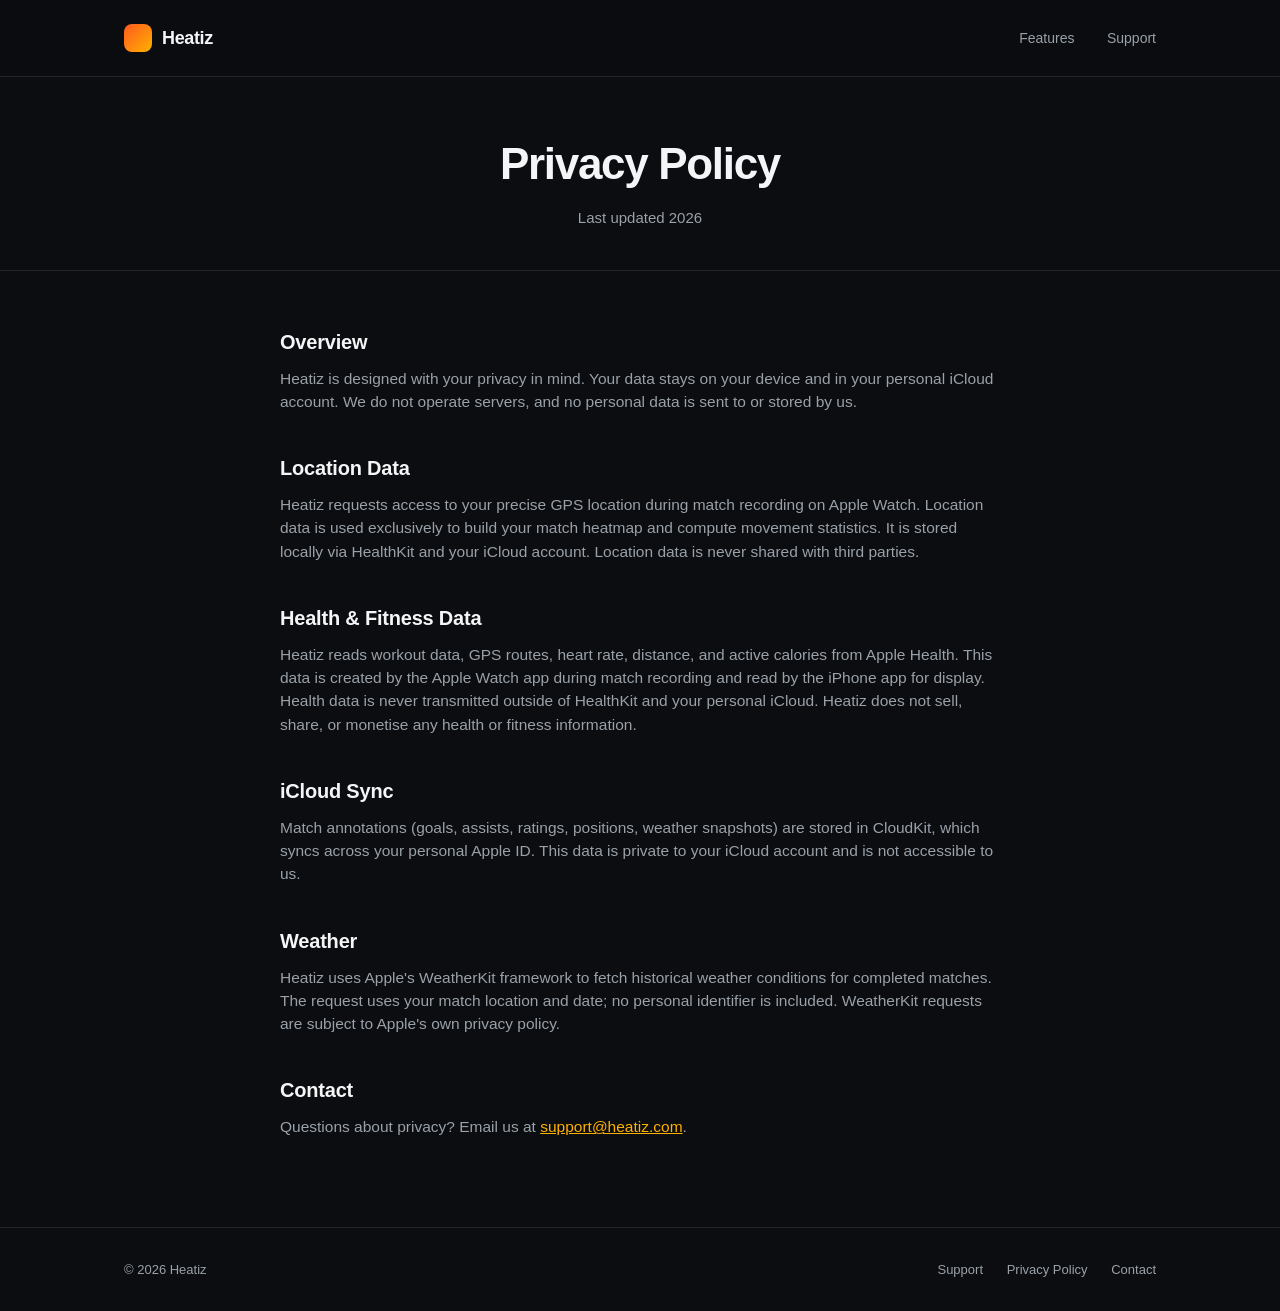
==== appPrivacy/index.html @ 03cb52a4 "add support and privacy policy pages" ====
<!DOCTYPE html>
<html lang="en">
<head>
<meta charset="UTF-8">
<meta name="viewport" content="width=device-width, initial-scale=1.0">
<title>Privacy Policy — Heatiz</title>
<meta name="description" content="Heatiz privacy policy: how location, health and iCloud data are used.">
<link rel="stylesheet" href="../style.css">
</head>
<body>

<header>
  <div class="wrap">
    <a class="logo" href="/">
      <span class="logo-mark"></span>
      Heatiz
    </a>
    <nav>
      <a href="/#features">Features</a>
      <a href="/appSupport">Support</a>
    </nav>
  </div>
</header>

<main>
  <div class="page-head">
    <div class="wrap">
      <h1>Privacy Policy</h1>
      <p>Last updated 2026</p>
    </div>
  </div>

  <div class="wrap">
    <div class="prose">
      <div class="entry">
        <h2>Overview</h2>
        <p>Heatiz is designed with your privacy in mind. Your data stays on your device and in your personal iCloud account. We do not operate servers, and no personal data is sent to or stored by us.</p>
      </div>
      <div class="entry">
        <h2>Location Data</h2>
        <p>Heatiz requests access to your precise GPS location during match recording on Apple Watch. Location data is used exclusively to build your match heatmap and compute movement statistics. It is stored locally via HealthKit and your iCloud account. Location data is never shared with third parties.</p>
      </div>
      <div class="entry">
        <h2>Health &amp; Fitness Data</h2>
        <p>Heatiz reads workout data, GPS routes, heart rate, distance, and active calories from Apple Health. This data is created by the Apple Watch app during match recording and read by the iPhone app for display. Health data is never transmitted outside of HealthKit and your personal iCloud. Heatiz does not sell, share, or monetise any health or fitness information.</p>
      </div>
      <div class="entry">
        <h2>iCloud Sync</h2>
        <p>Match annotations (goals, assists, ratings, positions, weather snapshots) are stored in CloudKit, which syncs across your personal Apple ID. This data is private to your iCloud account and is not accessible to us.</p>
      </div>
      <div class="entry">
        <h2>Weather</h2>
        <p>Heatiz uses Apple's WeatherKit framework to fetch historical weather conditions for completed matches. The request uses your match location and date; no personal identifier is included. WeatherKit requests are subject to Apple's own privacy policy.</p>
      </div>
      <div class="entry">
        <h2>Contact</h2>
        <p>Questions about privacy? Email us at <a href="mailto:support@heatiz.com">support@heatiz.com</a>.</p>
      </div>
    </div>
  </div>
</main>

<footer>
  <div class="wrap">
    <span>© 2026 Heatiz</span>
    <div class="links">
      <a href="/appSupport">Support</a>
      <a href="/appPrivacy">Privacy Policy</a>
      <a href="mailto:support@heatiz.com">Contact</a>
    </div>
  </div>
</footer>

</body>
</html>
---- style.css ----
:root {
  --bg: #0b0d10;
  --bg-elevated: #14171b;
  --border: #23272d;
  --text: #f4f5f6;
  --text-dim: #9aa1a9;
  --accent: #ff5a1f;
  --accent-2: #ffb100;
  --pitch: #1c3b2a;
}

* { box-sizing: border-box; margin: 0; padding: 0; }

html { scroll-behavior: smooth; }

body {
  background: var(--bg);
  color: var(--text);
  font-family: -apple-system, BlinkMacSystemFont, "SF Pro Text", "Segoe UI", Roboto, Helvetica, Arial, sans-serif;
  line-height: 1.5;
  -webkit-font-smoothing: antialiased;
}

.wrap {
  max-width: 1080px;
  margin: 0 auto;
  padding: 0 24px;
}

header {
  padding: 24px 0;
  border-bottom: 1px solid var(--border);
  position: sticky;
  top: 0;
  background: rgba(11, 13, 16, 0.85);
  backdrop-filter: saturate(180%) blur(12px);
  z-index: 10;
}

header .wrap {
  display: flex;
  align-items: center;
  justify-content: space-between;
}

.logo {
  display: flex;
  align-items: center;
  gap: 10px;
  font-weight: 700;
  font-size: 18px;
  letter-spacing: -0.02em;
  text-decoration: none;
  color: var(--text);
}

.logo-mark {
  width: 28px;
  height: 28px;
  border-radius: 8px;
  background: linear-gradient(135deg, var(--accent), var(--accent-2));
  display: inline-block;
}

nav a {
  color: var(--text-dim);
  text-decoration: none;
  font-size: 14px;
  margin-left: 28px;
}

nav a:hover { color: var(--text); }

.hero {
  padding: 88px 0 72px;
  text-align: center;
}

.eyebrow {
  display: inline-block;
  font-size: 13px;
  font-weight: 600;
  color: var(--accent-2);
  letter-spacing: 0.04em;
  text-transform: uppercase;
  margin-bottom: 18px;
}

h1 {
  font-size: clamp(36px, 6vw, 60px);
  font-weight: 800;
  letter-spacing: -0.03em;
  line-height: 1.05;
  max-width: 780px;
  margin: 0 auto 20px;
}

h1 span {
  background: linear-gradient(90deg, var(--accent), var(--accent-2));
  -webkit-background-clip: text;
  background-clip: text;
  color: transparent;
}

.subhead {
  font-size: clamp(16px, 2.2vw, 19px);
  color: var(--text-dim);
  max-width: 560px;
  margin: 0 auto 36px;
}

.cta-row {
  display: flex;
  justify-content: center;
  gap: 14px;
  flex-wrap: wrap;
}

.btn {
  display: inline-flex;
  align-items: center;
  gap: 8px;
  padding: 13px 26px;
  border-radius: 12px;
  font-weight: 600;
  font-size: 15px;
  text-decoration: none;
  border: 1px solid transparent;
}

.btn-primary {
  background: var(--text);
  color: var(--bg);
  opacity: 0.5;
  cursor: default;
}

.btn-secondary {
  border-color: var(--border);
  color: var(--text);
}

.btn-secondary:hover { border-color: var(--text-dim); }

.badge-soon {
  font-size: 11px;
  font-weight: 700;
  background: rgba(255, 90, 31, 0.15);
  color: var(--accent);
  padding: 2px 8px;
  border-radius: 999px;
  text-transform: uppercase;
  letter-spacing: 0.03em;
}

.heatmap-visual {
  margin: 64px auto 0;
  max-width: 720px;
  aspect-ratio: 16 / 10;
  border-radius: 20px;
  background:
    radial-gradient(circle at 30% 40%, rgba(255, 90, 31, 0.55), transparent 45%),
    radial-gradient(circle at 65% 60%, rgba(255, 177, 0, 0.5), transparent 40%),
    radial-gradient(circle at 50% 20%, rgba(255, 90, 31, 0.35), transparent 35%),
    repeating-linear-gradient(90deg, rgba(255,255,255,0.06) 0 1px, transparent 1px 12.5%),
    var(--pitch);
  border: 1px solid var(--border);
  position: relative;
  overflow: hidden;
}

.heatmap-visual::before {
  content: "";
  position: absolute;
  inset: 6% 4%;
  border: 2px solid rgba(255,255,255,0.18);
  border-radius: 6px;
}

.heatmap-visual::after {
  content: "";
  position: absolute;
  top: 6%;
  bottom: 6%;
  left: 50%;
  width: 2px;
  background: rgba(255,255,255,0.18);
}

section { padding: 72px 0; }

.section-head {
  text-align: center;
  max-width: 560px;
  margin: 0 auto 48px;
}

.section-head h2 {
  font-size: clamp(28px, 4vw, 36px);
  letter-spacing: -0.02em;
  margin-bottom: 12px;
}

.section-head p { color: var(--text-dim); font-size: 16px; }

.features {
  display: grid;
  grid-template-columns: repeat(auto-fit, minmax(260px, 1fr));
  gap: 20px;
}

.feature-card {
  background: var(--bg-elevated);
  border: 1px solid var(--border);
  border-radius: 16px;
  padding: 26px;
}

.feature-card .icon {
  width: 40px;
  height: 40px;
  border-radius: 10px;
  background: linear-gradient(135deg, rgba(255,90,31,0.2), rgba(255,177,0,0.2));
  display: flex;
  align-items: center;
  justify-content: center;
  font-size: 20px;
  margin-bottom: 16px;
}

.feature-card h3 {
  font-size: 17px;
  margin-bottom: 8px;
  letter-spacing: -0.01em;
}

.feature-card p {
  font-size: 14.5px;
  color: var(--text-dim);
}

.divider { border-top: 1px solid var(--border); }

.cta-band {
  text-align: center;
  padding: 88px 0;
}

.cta-band h2 {
  font-size: clamp(26px, 4vw, 34px);
  letter-spacing: -0.02em;
  margin-bottom: 14px;
}

.cta-band p {
  color: var(--text-dim);
  margin-bottom: 32px;
}

footer {
  border-top: 1px solid var(--border);
  padding: 32px 0;
}

footer .wrap {
  display: flex;
  align-items: center;
  justify-content: space-between;
  flex-wrap: wrap;
  gap: 12px;
}

footer, footer a { color: var(--text-dim); font-size: 13px; text-decoration: none; }
footer a:hover { color: var(--text); }
footer .links a { margin-left: 20px; }

/* Prose pages: privacy, support */
.page-head {
  padding: 64px 0 40px;
  text-align: center;
  border-bottom: 1px solid var(--border);
}

.page-head h1 {
  font-size: clamp(30px, 5vw, 44px);
}

.page-head p { color: var(--text-dim); font-size: 15px; }

.prose {
  max-width: 720px;
  margin: 0 auto;
  padding: 56px 0 88px;
}

.prose .entry {
  margin-bottom: 40px;
}

.prose .entry:last-child { margin-bottom: 0; }

.prose h2 {
  font-size: 20px;
  letter-spacing: -0.01em;
  margin-bottom: 10px;
}

.prose p {
  color: var(--text-dim);
  font-size: 15.5px;
}

.prose a { color: var(--accent-2); }

.contact-card {
  max-width: 720px;
  margin: 0 auto 56px;
  background: var(--bg-elevated);
  border: 1px solid var(--border);
  border-radius: 16px;
  padding: 26px;
  display: flex;
  align-items: center;
  justify-content: space-between;
  flex-wrap: wrap;
  gap: 16px;
}

.contact-card p { color: var(--text-dim); font-size: 14.5px; }
.contact-card h2 { font-size: 17px; margin-bottom: 4px; }

@media (max-width: 600px) {
  nav { display: none; }
  footer .links a:first-child { margin-left: 0; }
  .contact-card { flex-direction: column; align-items: flex-start; }
}
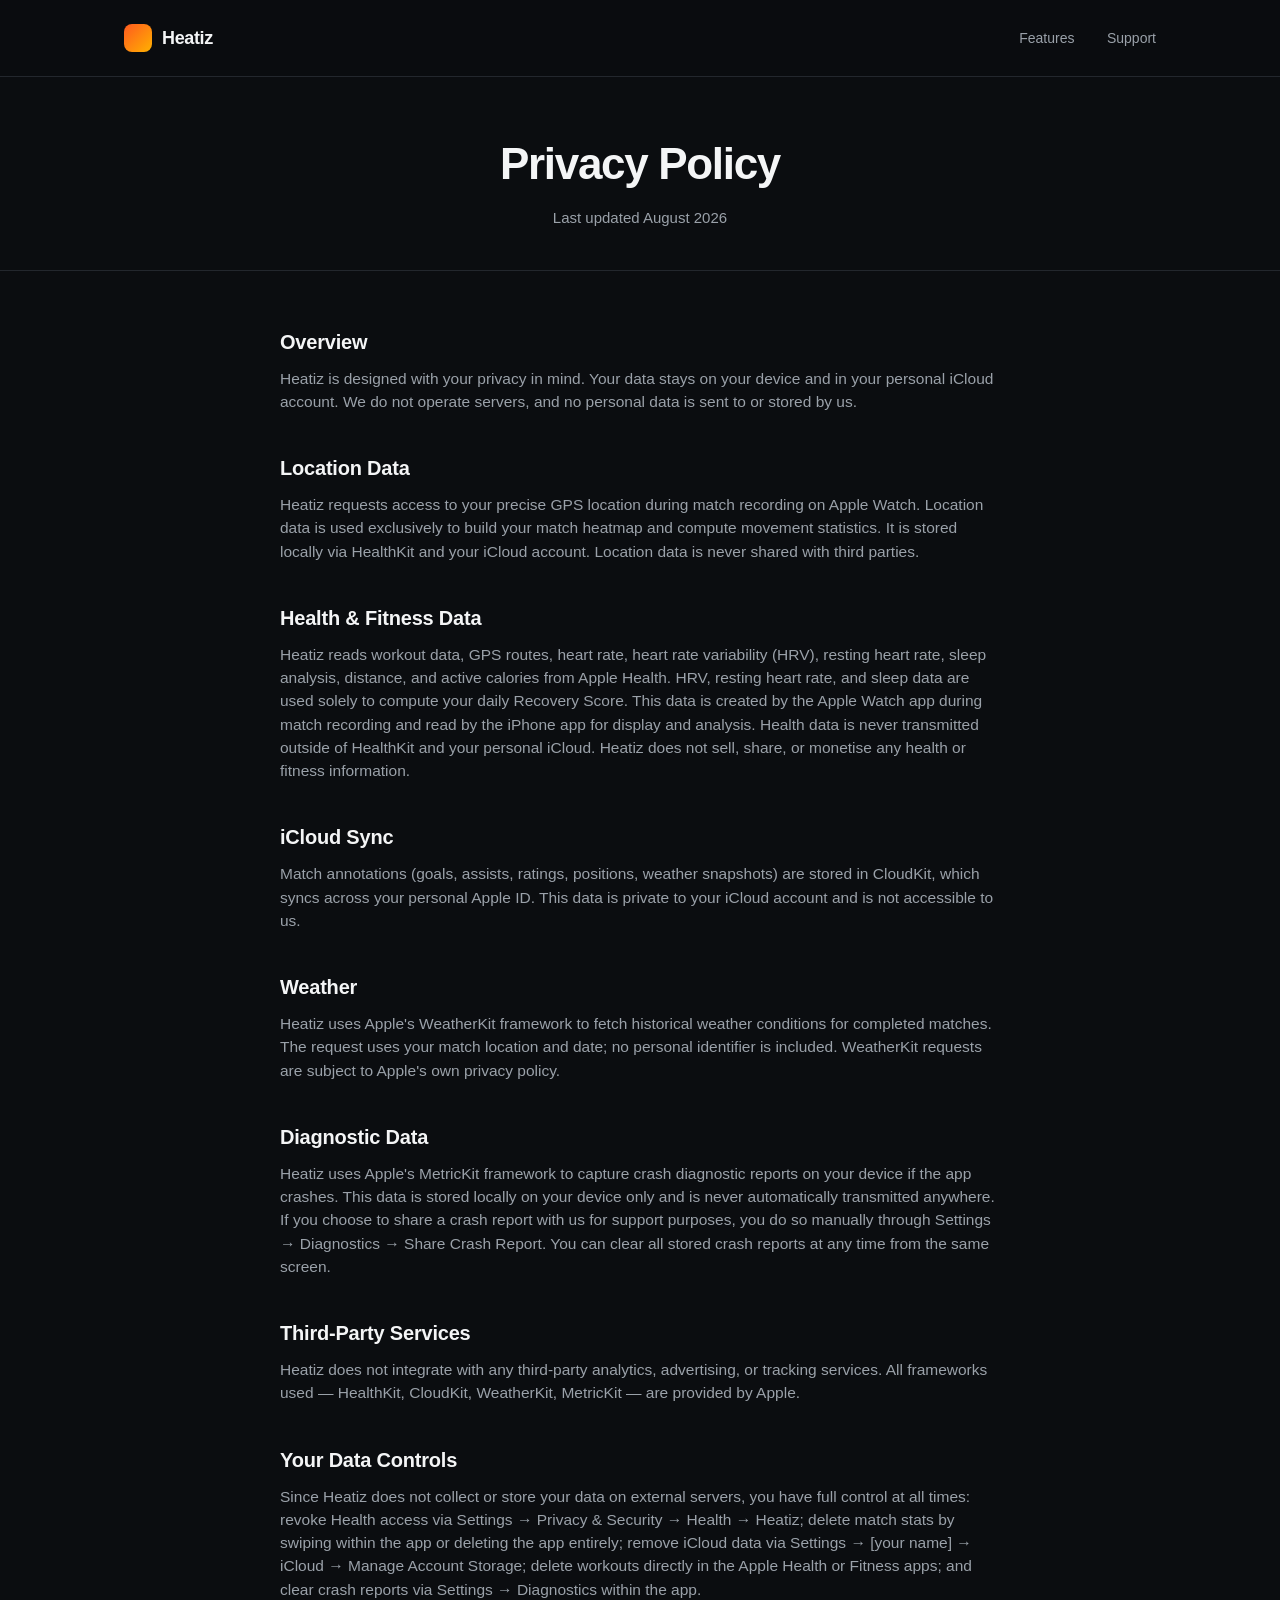
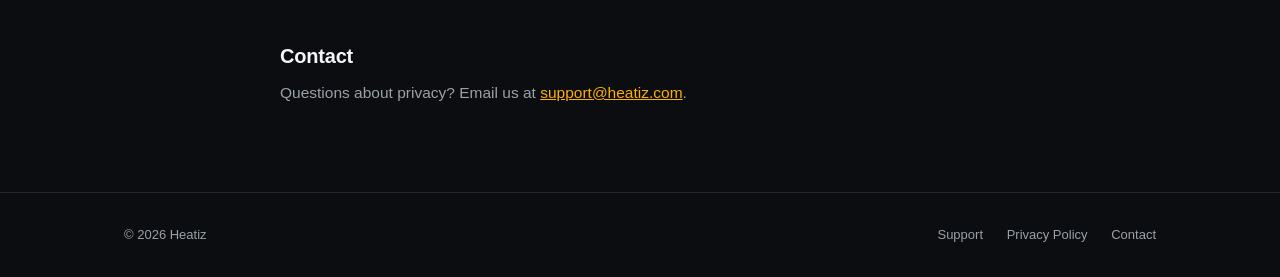
==== commit 64eb21d3: "Expand privacy policy and support FAQs Update privacy page timestamp and expand Health & Fitness Dat" ====
--- a/appPrivacy/index.html
+++ b/appPrivacy/index.html
@@ -26,7 +26,7 @@
   <div class="page-head">
     <div class="wrap">
       <h1>Privacy Policy</h1>
-      <p>Last updated 2026</p>
+      <p>Last updated August 2026</p>
     </div>
   </div>
 
@@ -42,7 +42,7 @@
       </div>
       <div class="entry">
         <h2>Health &amp; Fitness Data</h2>
-        <p>Heatiz reads workout data, GPS routes, heart rate, distance, and active calories from Apple Health. This data is created by the Apple Watch app during match recording and read by the iPhone app for display. Health data is never transmitted outside of HealthKit and your personal iCloud. Heatiz does not sell, share, or monetise any health or fitness information.</p>
+        <p>Heatiz reads workout data, GPS routes, heart rate, heart rate variability (HRV), resting heart rate, sleep analysis, distance, and active calories from Apple Health. HRV, resting heart rate, and sleep data are used solely to compute your daily Recovery Score. This data is created by the Apple Watch app during match recording and read by the iPhone app for display and analysis. Health data is never transmitted outside of HealthKit and your personal iCloud. Heatiz does not sell, share, or monetise any health or fitness information.</p>
       </div>
       <div class="entry">
         <h2>iCloud Sync</h2>
@@ -51,6 +51,18 @@
       <div class="entry">
         <h2>Weather</h2>
         <p>Heatiz uses Apple's WeatherKit framework to fetch historical weather conditions for completed matches. The request uses your match location and date; no personal identifier is included. WeatherKit requests are subject to Apple's own privacy policy.</p>
+      </div>
+      <div class="entry">
+        <h2>Diagnostic Data</h2>
+        <p>Heatiz uses Apple's MetricKit framework to capture crash diagnostic reports on your device if the app crashes. This data is stored locally on your device only and is never automatically transmitted anywhere. If you choose to share a crash report with us for support purposes, you do so manually through Settings → Diagnostics → Share Crash Report. You can clear all stored crash reports at any time from the same screen.</p>
+      </div>
+      <div class="entry">
+        <h2>Third-Party Services</h2>
+        <p>Heatiz does not integrate with any third-party analytics, advertising, or tracking services. All frameworks used — HealthKit, CloudKit, WeatherKit, MetricKit — are provided by Apple.</p>
+      </div>
+      <div class="entry">
+        <h2>Your Data Controls</h2>
+        <p>Since Heatiz does not collect or store your data on external servers, you have full control at all times: revoke Health access via Settings → Privacy &amp; Security → Health → Heatiz; delete match stats by swiping within the app or deleting the app entirely; remove iCloud data via Settings → [your name] → iCloud → Manage Account Storage; delete workouts directly in the Apple Health or Fitness apps; and clear crash reports via Settings → Diagnostics within the app.</p>
       </div>
       <div class="entry">
         <h2>Contact</h2>
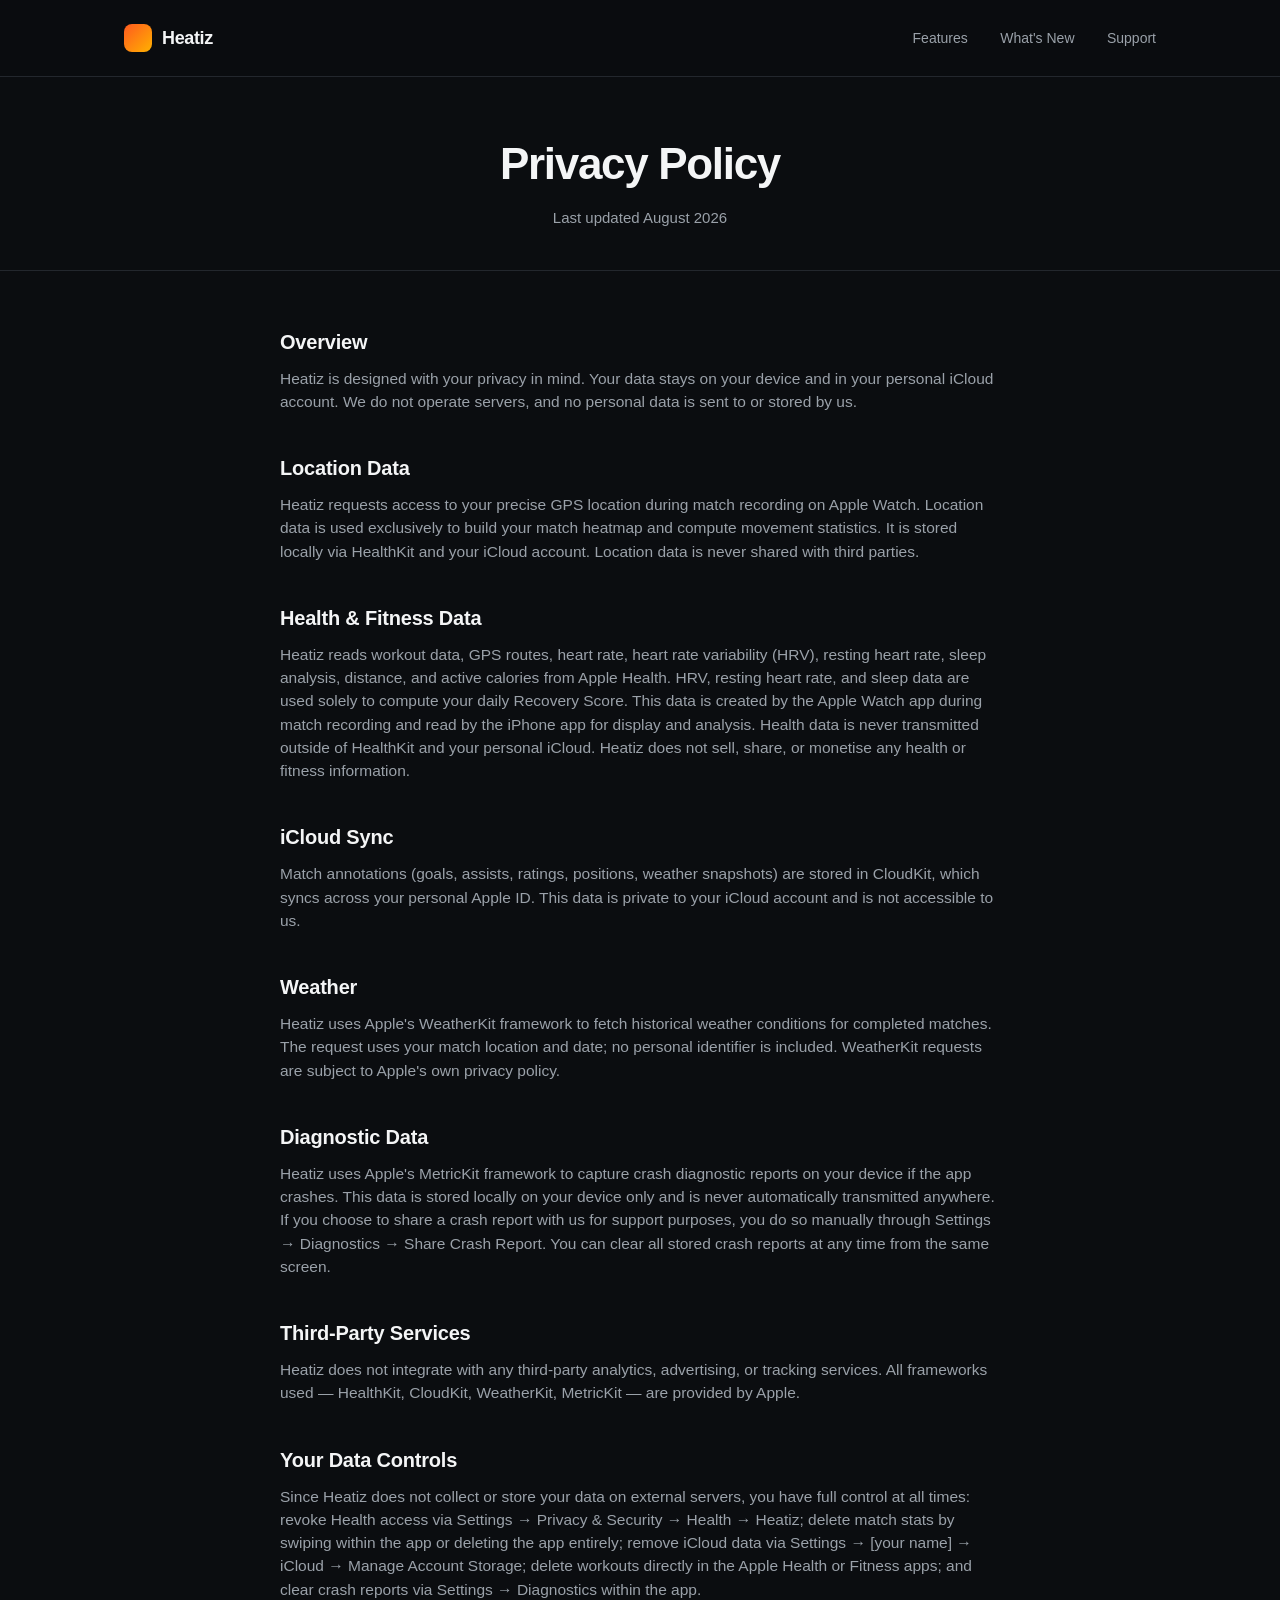
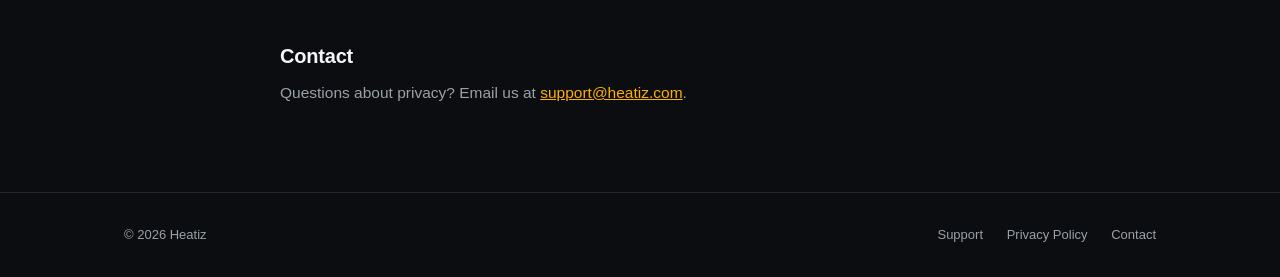
==== commit fa33625a: "add changelog" ====
--- a/appPrivacy/index.html
+++ b/appPrivacy/index.html
@@ -17,6 +17,7 @@
     </a>
     <nav>
       <a href="/#features">Features</a>
+      <a href="/changelog">What's New</a>
       <a href="/appSupport">Support</a>
     </nav>
   </div>
--- a/style.css
+++ b/style.css
@@ -305,6 +305,12 @@
   margin-bottom: 10px;
 }
 
+.prose .entry-meta {
+  font-weight: 400;
+  font-size: 14px;
+  color: var(--text-dim);
+}
+
 .prose p {
   color: var(--text-dim);
   font-size: 15.5px;
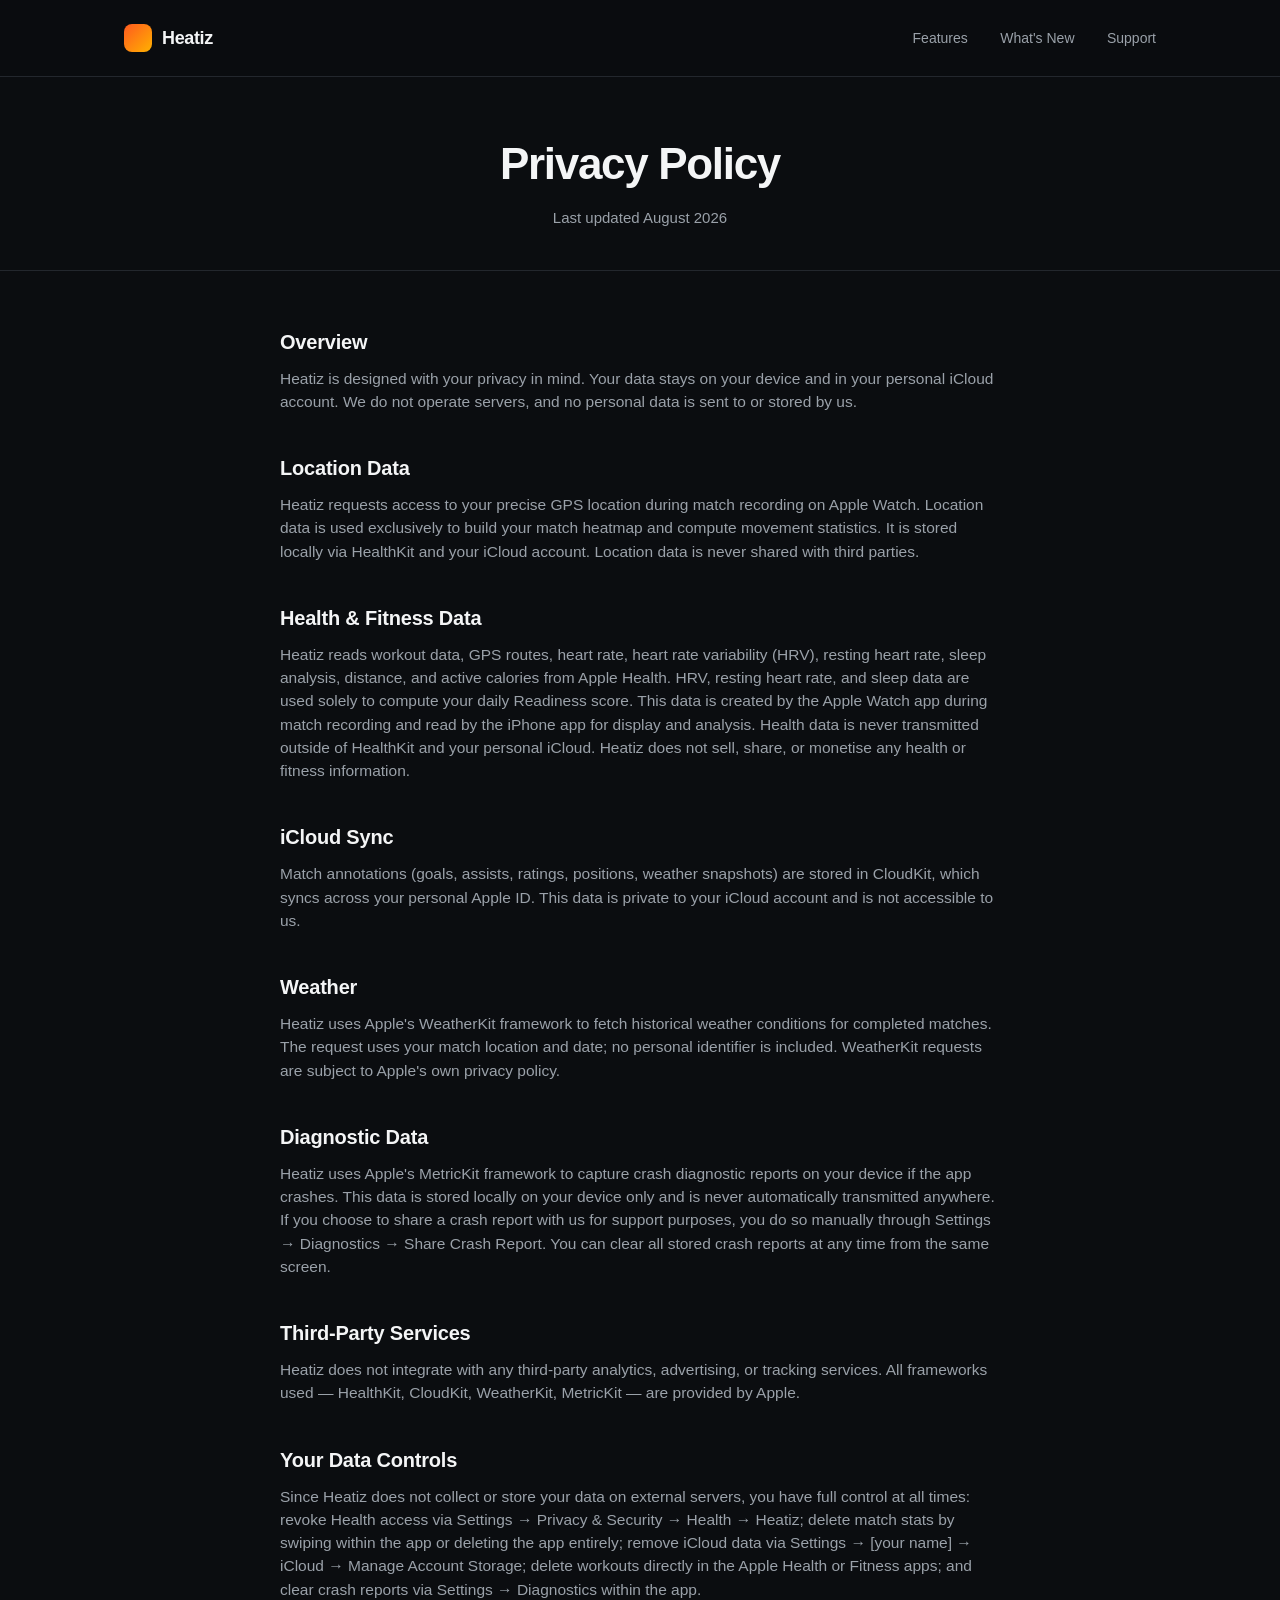
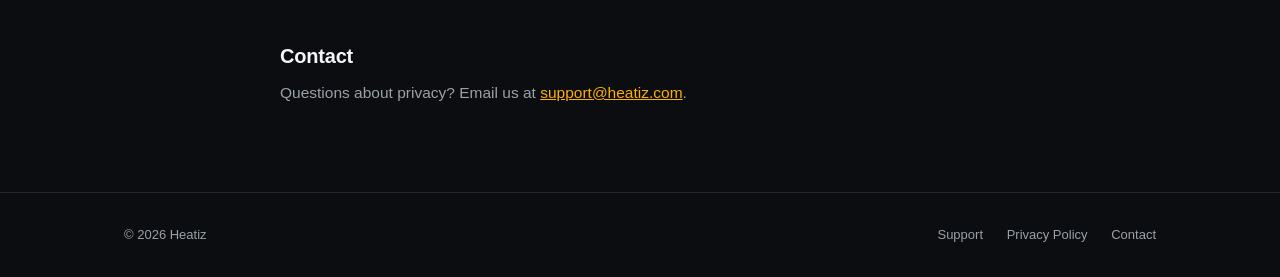
==== commit 294cf7ef: "Update readiness terminology and support FAQ Align the privacy and support copy with the current Rea" ====
--- a/appPrivacy/index.html
+++ b/appPrivacy/index.html
@@ -43,7 +43,7 @@
       </div>
       <div class="entry">
         <h2>Health &amp; Fitness Data</h2>
-        <p>Heatiz reads workout data, GPS routes, heart rate, heart rate variability (HRV), resting heart rate, sleep analysis, distance, and active calories from Apple Health. HRV, resting heart rate, and sleep data are used solely to compute your daily Recovery Score. This data is created by the Apple Watch app during match recording and read by the iPhone app for display and analysis. Health data is never transmitted outside of HealthKit and your personal iCloud. Heatiz does not sell, share, or monetise any health or fitness information.</p>
+        <p>Heatiz reads workout data, GPS routes, heart rate, heart rate variability (HRV), resting heart rate, sleep analysis, distance, and active calories from Apple Health. HRV, resting heart rate, and sleep data are used solely to compute your daily Readiness score. This data is created by the Apple Watch app during match recording and read by the iPhone app for display and analysis. Health data is never transmitted outside of HealthKit and your personal iCloud. Heatiz does not sell, share, or monetise any health or fitness information.</p>
       </div>
       <div class="entry">
         <h2>iCloud Sync</h2>
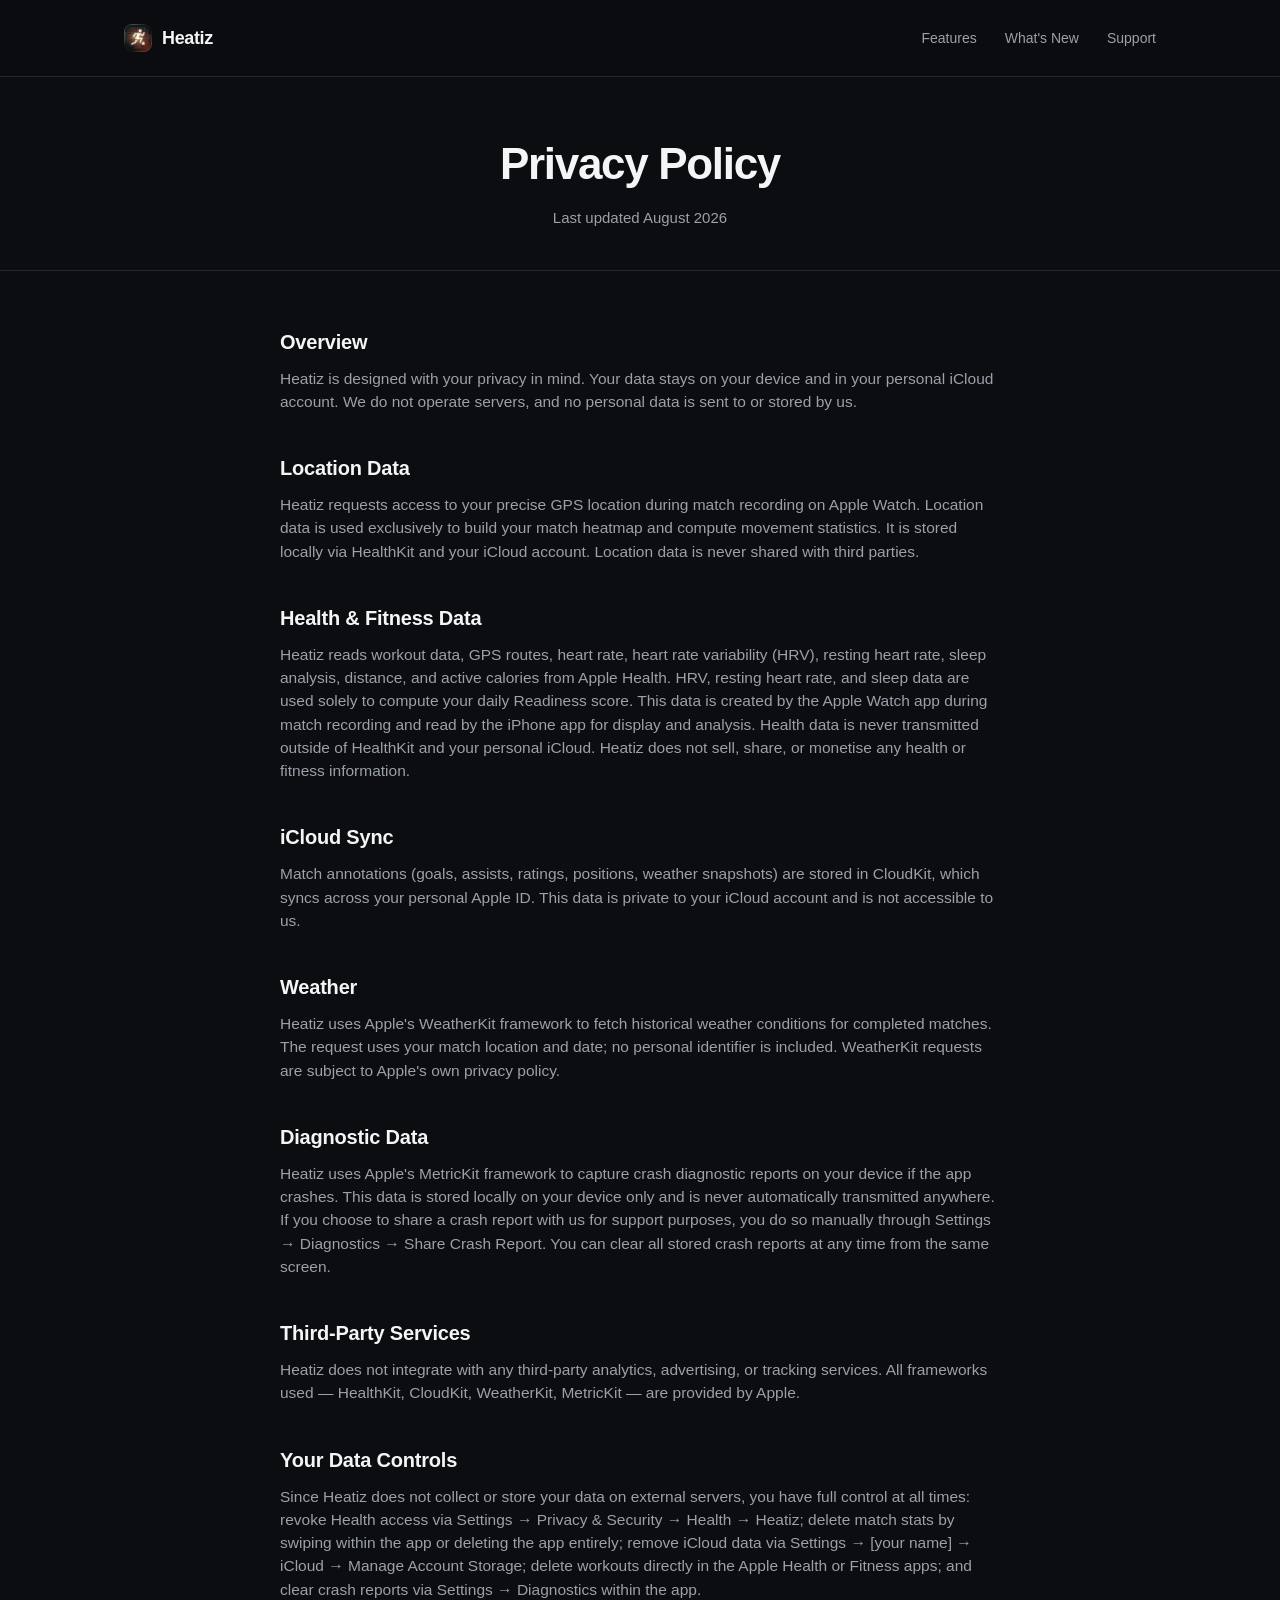
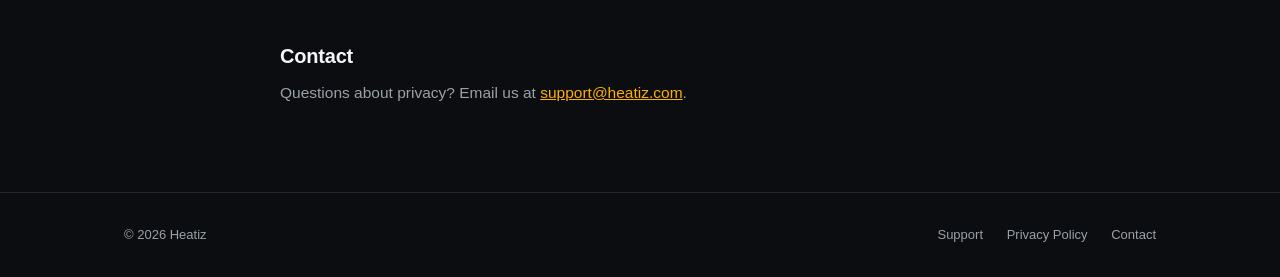
==== commit 00bb36cd: "Relaunch landing page with real app assets and responsive nav Swap the pre-launch placeholders for t" ====
--- a/appPrivacy/index.html
+++ b/appPrivacy/index.html
@@ -15,6 +15,10 @@
       <span class="logo-mark"></span>
       Heatiz
     </a>
+    <input type="checkbox" id="nav-toggle" class="nav-toggle">
+    <label for="nav-toggle" class="nav-toggle-btn" aria-label="Menu">
+      <svg viewBox="0 0 24 24" aria-hidden="true"><path fill="currentColor" d="M3 6h18v2H3zm0 5h18v2H3zm0 5h18v2H3z"/></svg>
+    </label>
     <nav>
       <a href="/#features">Features</a>
       <a href="/changelog">What's New</a>
@@ -84,5 +88,12 @@
   </div>
 </footer>
 
+<script>
+document.querySelectorAll('nav a').forEach(function (a) {
+  a.addEventListener('click', function () {
+    document.getElementById('nav-toggle').checked = false;
+  });
+});
+</script>
 </body>
 </html>
--- a/style.css
+++ b/style.css
@@ -58,8 +58,13 @@
   width: 28px;
   height: 28px;
   border-radius: 8px;
-  background: linear-gradient(135deg, var(--accent), var(--accent-2));
+  background: url('/assets/icon/icon-512.webp') center / cover no-repeat;
   display: inline-block;
+}
+
+nav {
+  display: flex;
+  align-items: center;
 }
 
 nav a {
@@ -67,9 +72,28 @@
   text-decoration: none;
   font-size: 14px;
   margin-left: 28px;
+  white-space: nowrap;
 }
 
 nav a:hover { color: var(--text); }
+
+.nav-toggle { position: absolute; opacity: 0; pointer-events: none; }
+
+.nav-toggle-btn {
+  display: none;
+  align-items: center;
+  justify-content: center;
+  width: 36px;
+  height: 36px;
+  border-radius: 8px;
+  border: 1px solid var(--border);
+  cursor: pointer;
+  flex-shrink: 0;
+}
+
+.nav-toggle-btn svg { width: 18px; height: 18px; color: var(--text); }
+
+.nav-toggle:focus-visible ~ .nav-toggle-btn { outline: 2px solid var(--accent-2); outline-offset: 2px; }
 
 .hero {
   padding: 88px 0 72px;
@@ -131,8 +155,13 @@
 .btn-primary {
   background: var(--text);
   color: var(--bg);
-  opacity: 0.5;
-  cursor: default;
+}
+
+.btn-primary:hover { background: #fff; }
+
+.apple-mark {
+  width: 16px;
+  height: 16px;
 }
 
 .btn-secondary {
@@ -142,50 +171,50 @@
 
 .btn-secondary:hover { border-color: var(--text-dim); }
 
-.badge-soon {
-  font-size: 11px;
-  font-weight: 700;
-  background: rgba(255, 90, 31, 0.15);
-  color: var(--accent);
-  padding: 2px 8px;
-  border-radius: 999px;
-  text-transform: uppercase;
-  letter-spacing: 0.03em;
-}
-
-.heatmap-visual {
+.hero-shot {
   margin: 64px auto 0;
-  max-width: 720px;
-  aspect-ratio: 16 / 10;
-  border-radius: 20px;
-  background:
-    radial-gradient(circle at 30% 40%, rgba(255, 90, 31, 0.55), transparent 45%),
-    radial-gradient(circle at 65% 60%, rgba(255, 177, 0, 0.5), transparent 40%),
-    radial-gradient(circle at 50% 20%, rgba(255, 90, 31, 0.35), transparent 35%),
-    repeating-linear-gradient(90deg, rgba(255,255,255,0.06) 0 1px, transparent 1px 12.5%),
-    var(--pitch);
-  border: 1px solid var(--border);
+  max-width: 320px;
   position: relative;
-  overflow: hidden;
-}
-
-.heatmap-visual::before {
+}
+
+.hero-shot::before {
   content: "";
   position: absolute;
-  inset: 6% 4%;
-  border: 2px solid rgba(255,255,255,0.18);
-  border-radius: 6px;
-}
-
-.heatmap-visual::after {
-  content: "";
-  position: absolute;
-  top: 6%;
-  bottom: 6%;
-  left: 50%;
-  width: 2px;
-  background: rgba(255,255,255,0.18);
-}
+  inset: -10%;
+  background:
+    radial-gradient(circle at 30% 30%, rgba(255, 90, 31, 0.35), transparent 55%),
+    radial-gradient(circle at 70% 60%, rgba(255, 177, 0, 0.3), transparent 55%);
+  filter: blur(30px);
+  z-index: -1;
+}
+
+.hero-shot img {
+  display: block;
+  width: 100%;
+  border-radius: 28px;
+  box-shadow: 0 30px 60px -20px rgba(0,0,0,0.6);
+}
+
+.showcase-strip {
+  display: flex;
+  gap: 20px;
+  overflow-x: auto;
+  padding: 4px 4px 16px;
+  scroll-snap-type: x proximity;
+  -webkit-overflow-scrolling: touch;
+}
+
+.showcase-strip img {
+  flex: 0 0 auto;
+  height: 460px;
+  width: auto;
+  border-radius: 20px;
+  border: 1px solid var(--border);
+  scroll-snap-align: start;
+}
+
+.showcase-strip::-webkit-scrollbar { height: 8px; }
+.showcase-strip::-webkit-scrollbar-thumb { background: var(--border); border-radius: 999px; }
 
 section { padding: 72px 0; }
 
@@ -335,8 +364,26 @@
 .contact-card p { color: var(--text-dim); font-size: 14.5px; }
 .contact-card h2 { font-size: 17px; margin-bottom: 4px; }
 
+@media (max-width: 720px) {
+  .nav-toggle-btn { display: inline-flex; }
+  header .wrap { flex-wrap: wrap; row-gap: 12px; }
+  nav {
+    display: none;
+    width: 100%;
+    flex-direction: column;
+    align-items: stretch;
+  }
+  nav a {
+    margin-left: 0;
+    padding: 14px 4px;
+    border-top: 1px solid var(--border);
+    font-size: 15px;
+  }
+  .nav-toggle:checked ~ nav { display: flex; }
+}
+
 @media (max-width: 600px) {
-  nav { display: none; }
   footer .links a:first-child { margin-left: 0; }
   .contact-card { flex-direction: column; align-items: flex-start; }
-}
+  .showcase-strip img { height: 340px; }
+}
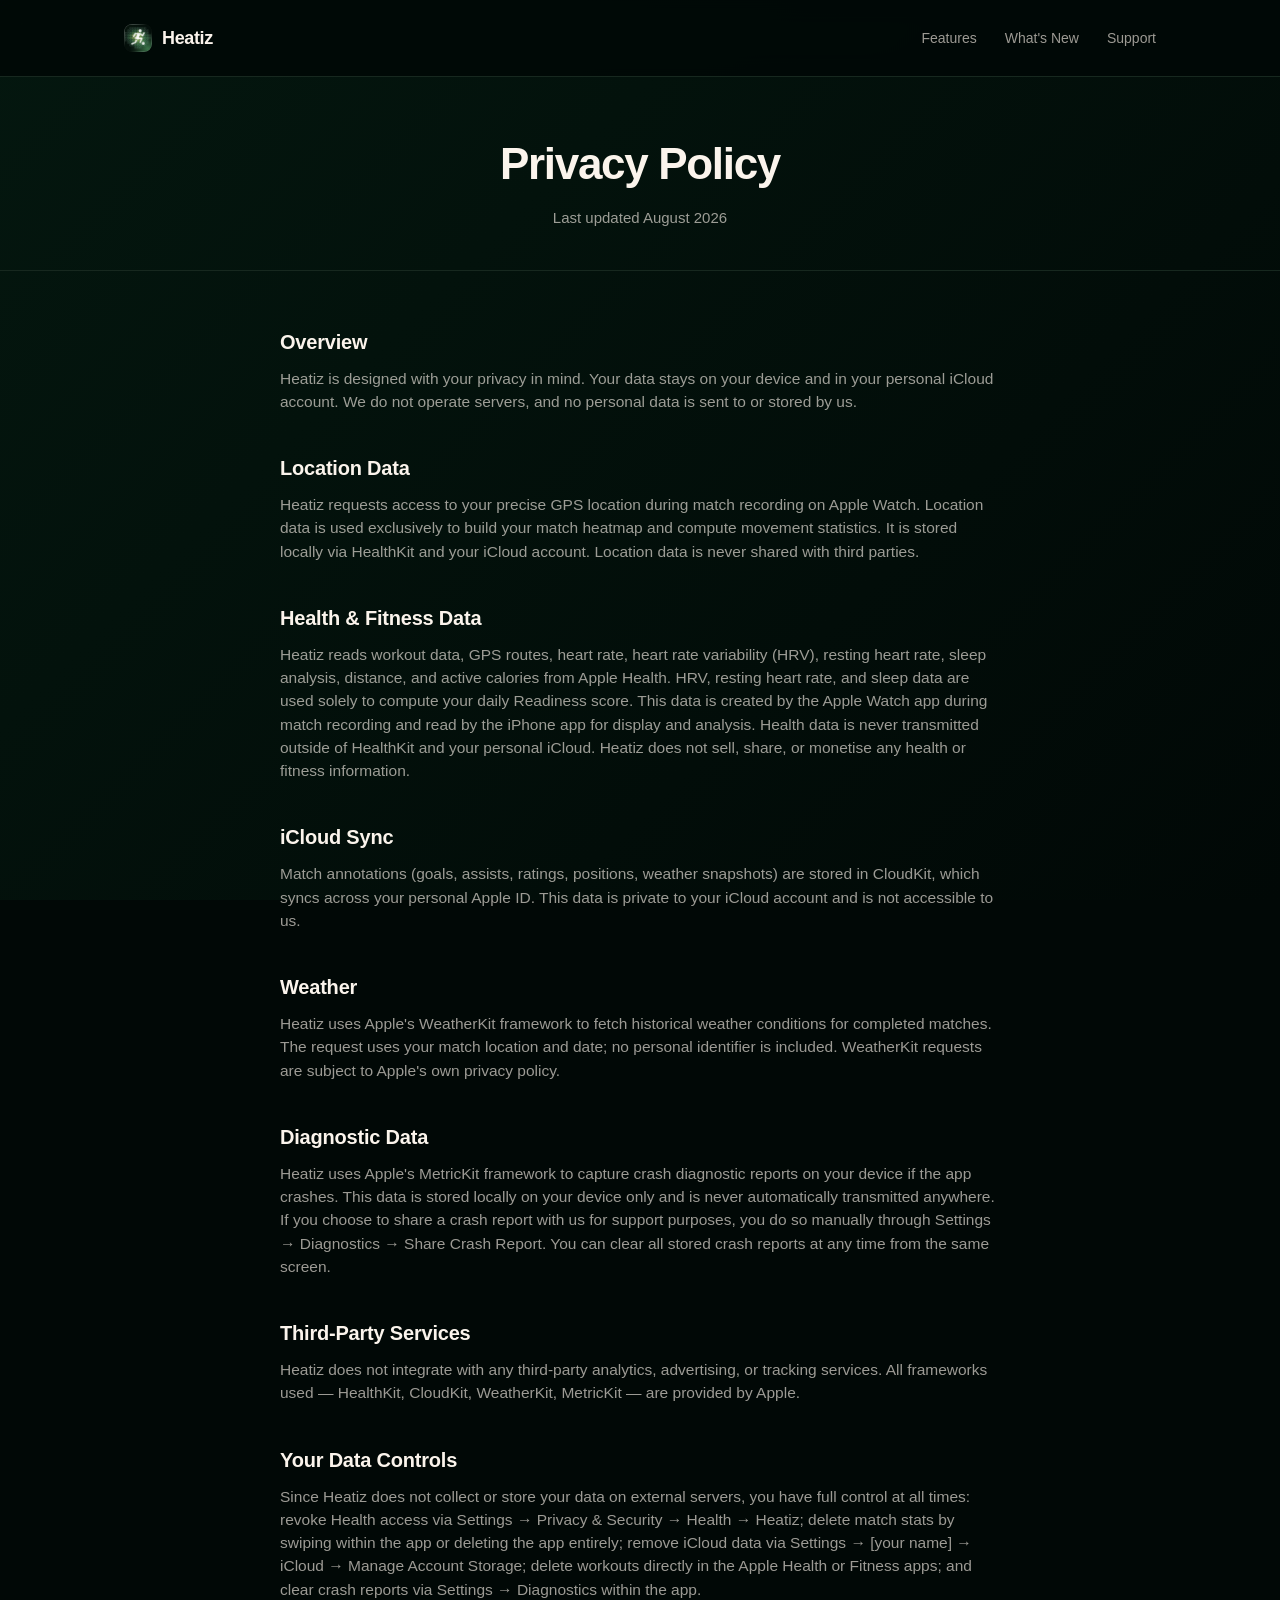
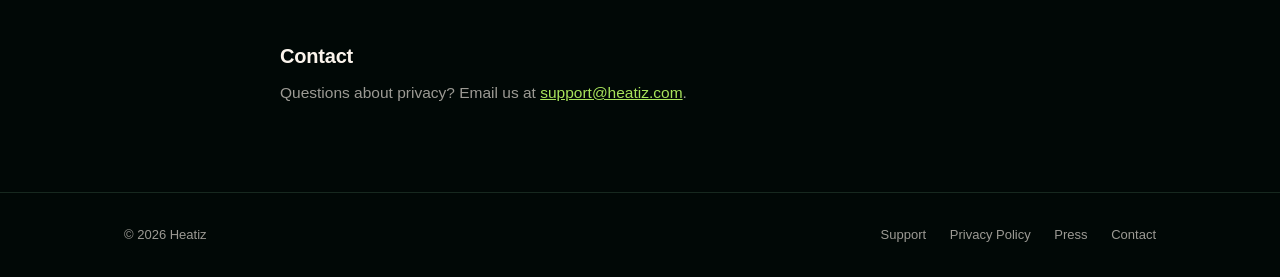
==== commit 46822f18: "Add press kit page Provides boilerplate, key facts, icon assets, and screenshots for media/press use" ====
--- a/appPrivacy/index.html
+++ b/appPrivacy/index.html
@@ -83,6 +83,7 @@
     <div class="links">
       <a href="/appSupport">Support</a>
       <a href="/appPrivacy">Privacy Policy</a>
+      <a href="/press">Press</a>
       <a href="mailto:support@heatiz.com">Contact</a>
     </div>
   </div>
--- a/style.css
+++ b/style.css
@@ -1,12 +1,16 @@
 :root {
-  --bg: #0b0d10;
-  --bg-elevated: #14171b;
-  --border: #23272d;
-  --text: #f4f5f6;
-  --text-dim: #9aa1a9;
-  --accent: #ff5a1f;
-  --accent-2: #ffb100;
-  --pitch: #1c3b2a;
+  --bg: #010806;
+  --bg-elevated: #0a1712;
+  --border: #17281f;
+  --text: #fbf4ec;
+  --text-dim: rgba(251, 244, 236, 0.62);
+  --accent: #3fd07a;
+  --accent-2: #a8e45c;
+  --ember: #0d6b44;
+  --crimson: #17a557;
+  --orange: #54cb5a;
+  --gold: #efffc2;
+  --motif: rgba(63, 208, 122, 0.09);
 }
 
 * { box-sizing: border-box; margin: 0; padding: 0; }
@@ -14,7 +18,10 @@
 html { scroll-behavior: smooth; }
 
 body {
-  background: var(--bg);
+  background-color: var(--bg);
+  background-image: linear-gradient(135deg, #04170f, var(--bg));
+  background-repeat: no-repeat;
+  background-size: 100% 100vh;
   color: var(--text);
   font-family: -apple-system, BlinkMacSystemFont, "SF Pro Text", "Segoe UI", Roboto, Helvetica, Arial, sans-serif;
   line-height: 1.5;
@@ -32,7 +39,7 @@
   border-bottom: 1px solid var(--border);
   position: sticky;
   top: 0;
-  background: rgba(11, 13, 16, 0.85);
+  background: rgba(1, 8, 6, 0.85);
   backdrop-filter: saturate(180%) blur(12px);
   z-index: 10;
 }
@@ -120,7 +127,7 @@
 }
 
 h1 span {
-  background: linear-gradient(90deg, var(--accent), var(--accent-2));
+  background: linear-gradient(90deg, var(--accent), var(--orange), var(--accent-2));
   -webkit-background-clip: text;
   background-clip: text;
   color: transparent;
@@ -182,8 +189,8 @@
   position: absolute;
   inset: -10%;
   background:
-    radial-gradient(circle at 30% 30%, rgba(255, 90, 31, 0.35), transparent 55%),
-    radial-gradient(circle at 70% 60%, rgba(255, 177, 0, 0.3), transparent 55%);
+    radial-gradient(circle at 30% 30%, rgba(63, 208, 122, 0.4), transparent 55%),
+    radial-gradient(circle at 70% 60%, rgba(168, 228, 92, 0.3), transparent 55%);
   filter: blur(30px);
   z-index: -1;
 }
@@ -249,7 +256,7 @@
   width: 40px;
   height: 40px;
   border-radius: 10px;
-  background: linear-gradient(135deg, rgba(255,90,31,0.2), rgba(255,177,0,0.2));
+  background: linear-gradient(135deg, rgba(63,208,122,0.22), rgba(168,228,92,0.22));
   display: flex;
   align-items: center;
   justify-content: center;
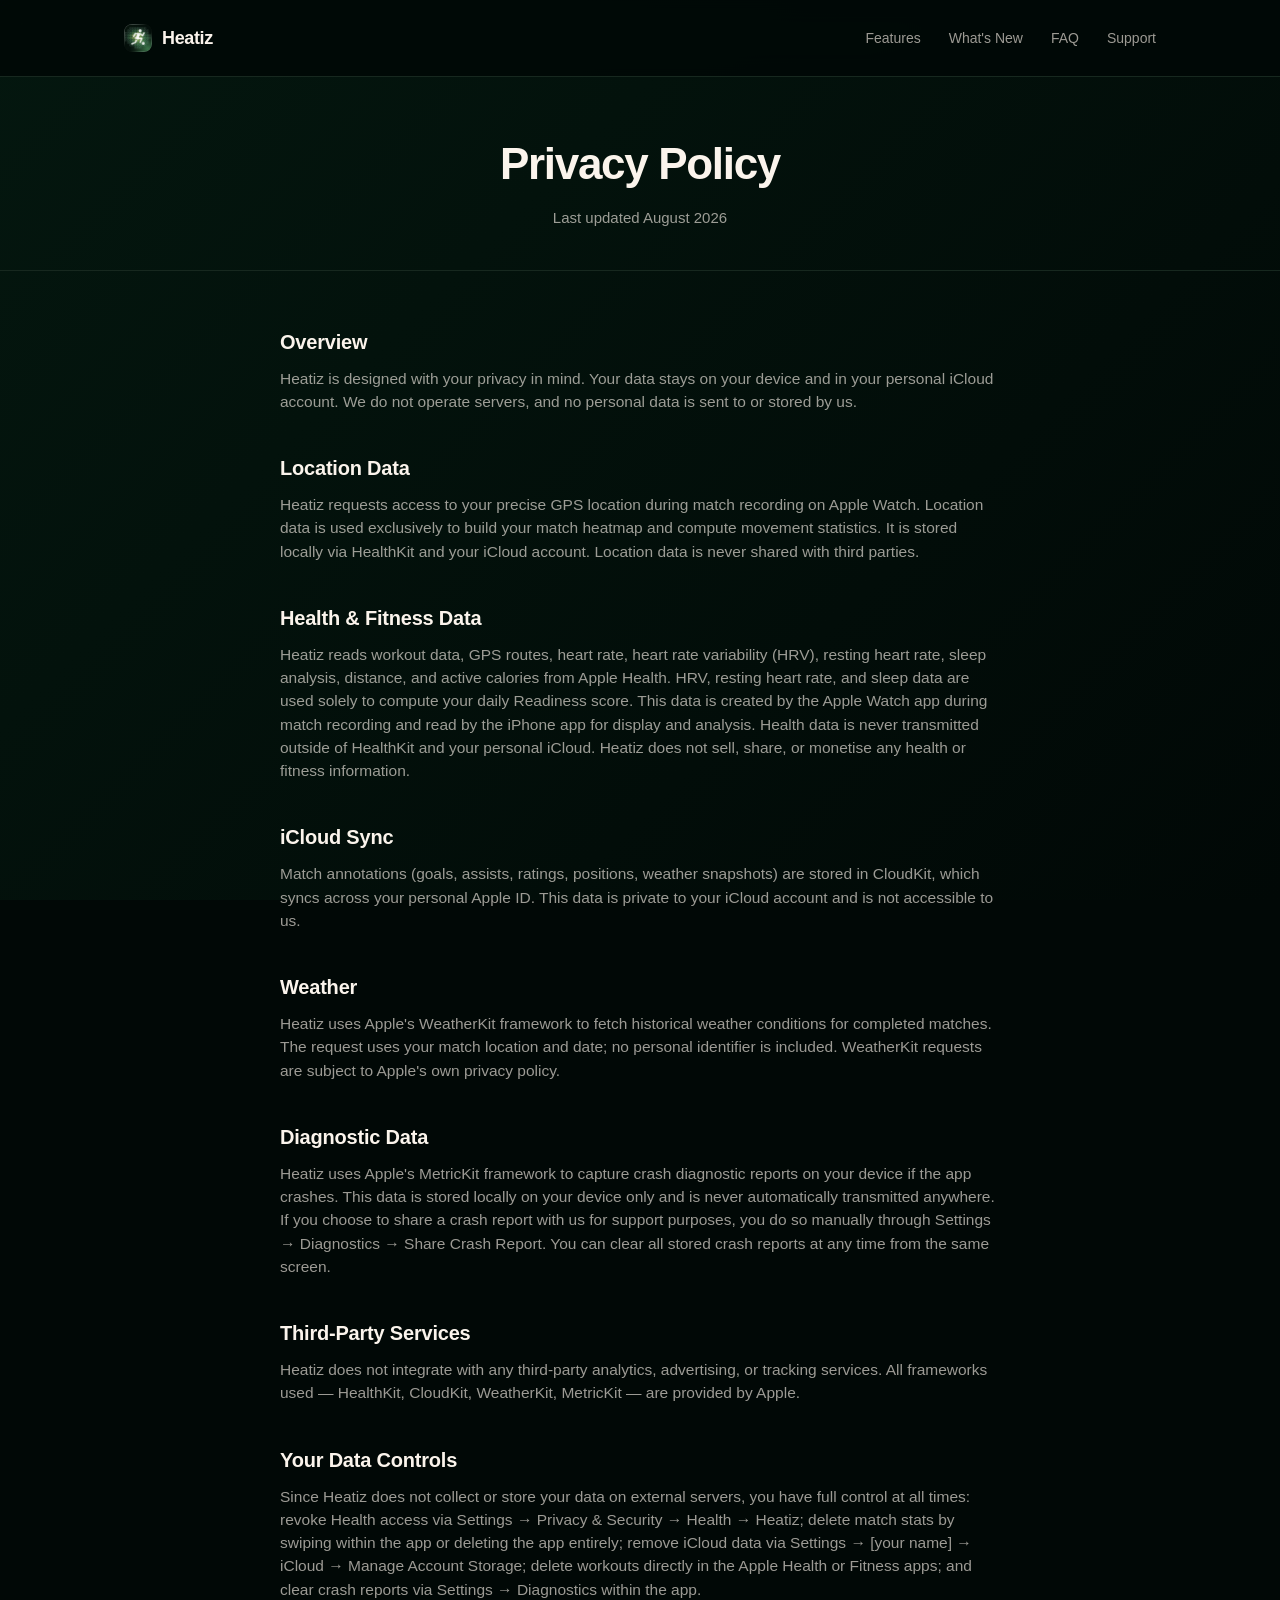
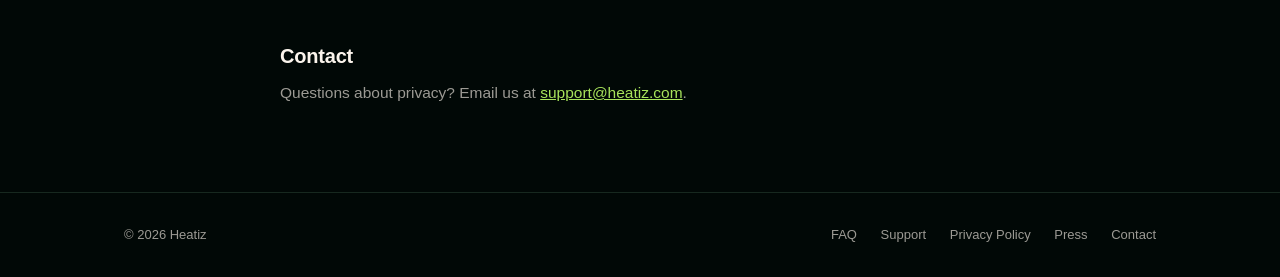
==== commit 22d030c0: "Add launch prep: FAQ, social card, press kit, analytics - Add /faq with pre-download answers (watch " ====
--- a/appPrivacy/index.html
+++ b/appPrivacy/index.html
@@ -6,6 +6,9 @@
 <title>Privacy Policy — Heatiz</title>
 <meta name="description" content="Heatiz privacy policy: how location, health and iCloud data are used.">
 <link rel="stylesheet" href="../style.css">
+<!-- Umami Cloud (Hobby plan: free, 100k events/month). Cookieless, no personal data,
+     so no cookie banner is needed. Dashboard: cloud.umami.is -->
+<script defer src="https://cloud.umami.is/script.js" data-website-id="04ad8094-7ed8-4909-b054-89f2cb302ce2"></script>
 </head>
 <body>
 
@@ -22,6 +25,7 @@
     <nav>
       <a href="/#features">Features</a>
       <a href="/changelog">What's New</a>
+      <a href="/faq">FAQ</a>
       <a href="/appSupport">Support</a>
     </nav>
   </div>
@@ -81,6 +85,7 @@
   <div class="wrap">
     <span>© 2026 Heatiz</span>
     <div class="links">
+      <a href="/faq">FAQ</a>
       <a href="/appSupport">Support</a>
       <a href="/appPrivacy">Privacy Policy</a>
       <a href="/press">Press</a>
